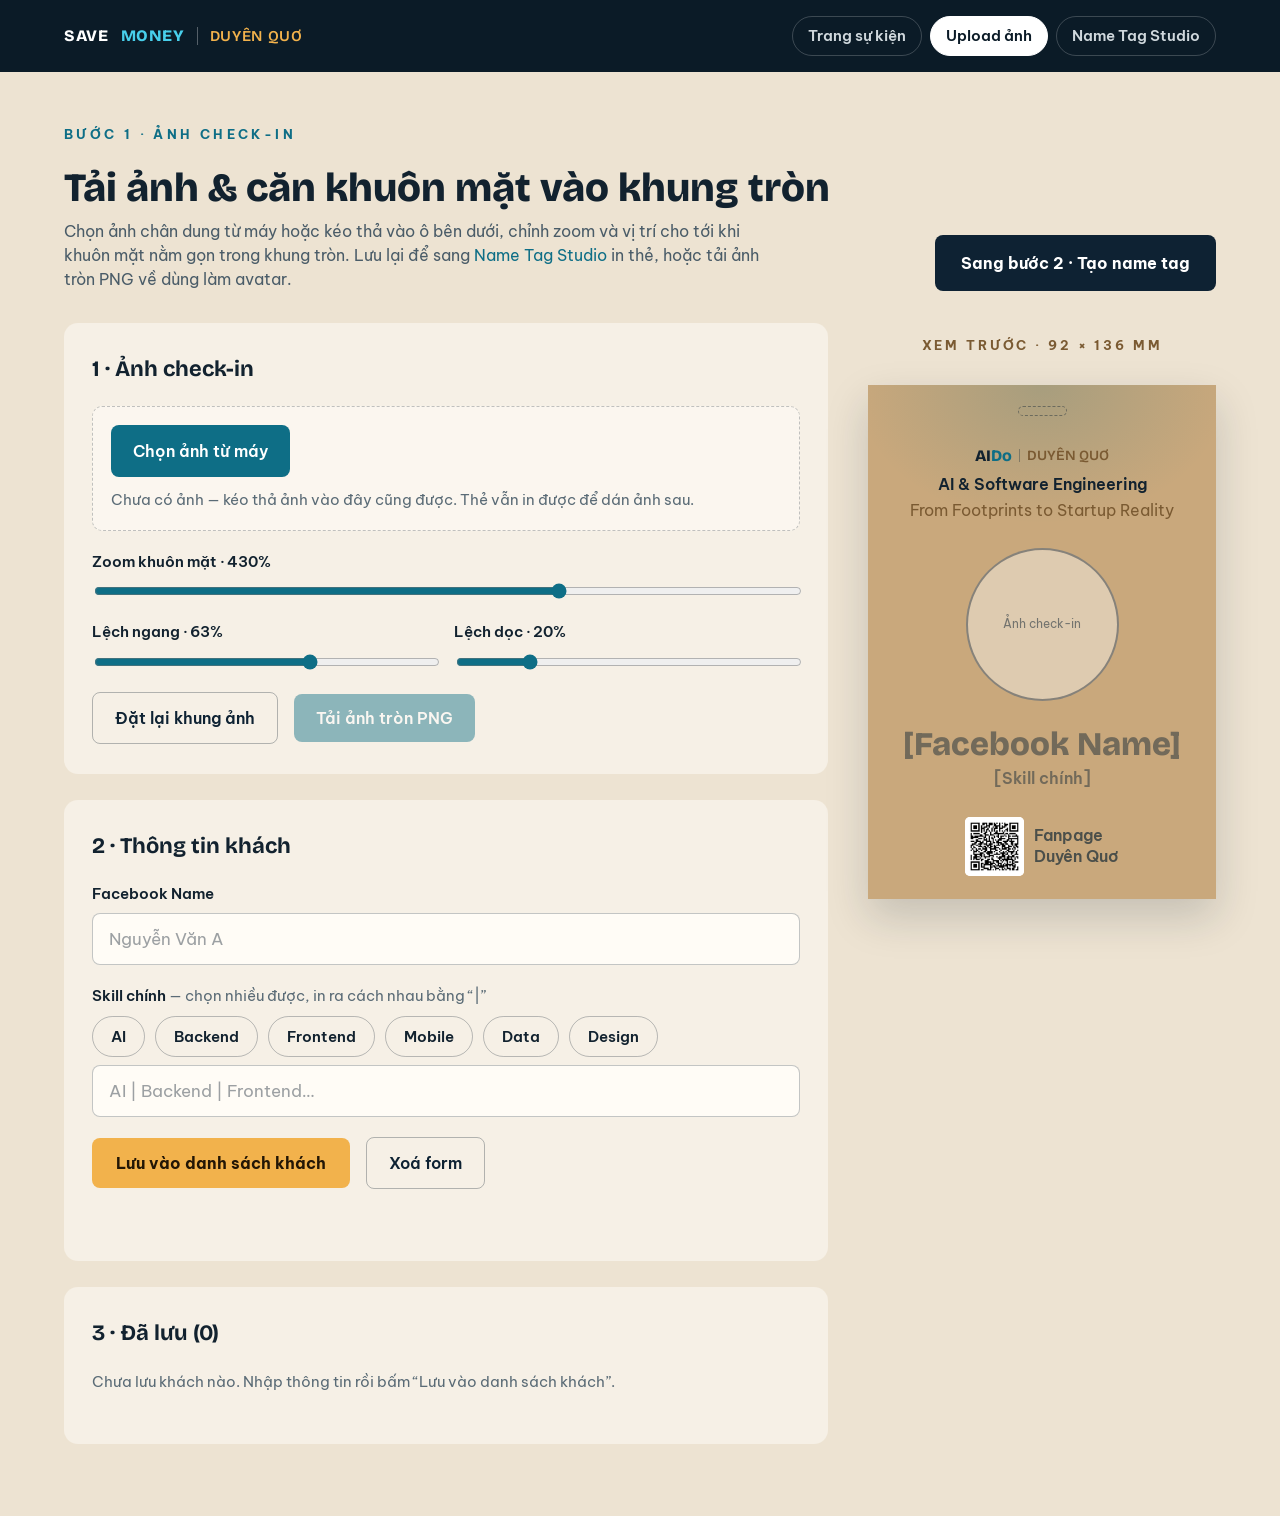
==== checkin.html @ bea31524 "Them 2 trang cong cu: upload anh check-in va Name Tag Studio Dung lai thiet ke "Nametag Studio.dc.ht" ====
<!DOCTYPE html>
<html lang="vi">
<head>
<meta charset="utf-8">
<meta name="viewport" content="width=device-width, initial-scale=1">
<title>Upload ảnh check-in | AI &amp; Software Engineering — SaveMoney × Duyên Quơ</title>
<meta name="description" content="Tải ảnh check-in, căn khuôn mặt vào khung tròn và lưu thông tin khách mời cho buổi talkshow AI &amp; Software Engineering tại Duyên Quơ.">
<meta name="theme-color" content="#0B1B27">
<meta name="robots" content="noindex">

<link rel="icon" href="data:image/svg+xml,%3Csvg xmlns='http://www.w3.org/2000/svg' viewBox='0 0 64 64'%3E%3Crect width='64' height='64' rx='14' fill='%230B1B27'/%3E%3Ctext x='32' y='43' font-family='Georgia,serif' font-size='30' font-weight='700' fill='%2348CFEB' text-anchor='middle'%3EAI%3C/text%3E%3C/svg%3E">

<link rel="preconnect" href="https://fonts.googleapis.com">
<link rel="preconnect" href="https://fonts.gstatic.com" crossorigin>
<link href="https://fonts.googleapis.com/css2?family=Bricolage+Grotesque:opsz,wght@12..96,400;12..96,600;12..96,800&family=Be+Vietnam+Pro:wght@300;400;500;600;700&display=swap" rel="stylesheet">
<link rel="stylesheet" href="assets/css/studio.css">
</head>
<body>
<a class="skip-link" href="#main">Bỏ qua điều hướng, tới nội dung chính</a>

<header class="studio-bar no-print">
  <a class="studio-bar__brand" href="index.html">
    SAVE<span class="studio-bar__accent">MONEY</span>
    <span class="studio-bar__rule" aria-hidden="true"></span>
    <span class="studio-bar__venue">DUYÊN QUƠ</span>
  </a>
  <nav class="studio-bar__nav" aria-label="Công cụ sự kiện">
    <a href="index.html">Trang sự kiện</a>
    <a href="checkin.html" aria-current="page">Upload ảnh</a>
    <a href="nametag.html">Name Tag Studio</a>
  </nav>
</header>

<main class="page" id="main">

  <div class="page-head">
    <div class="page-head__text">
      <p class="eyebrow">Bước 1 · Ảnh check-in</p>
      <h1 class="page-title">Tải ảnh &amp; căn khuôn mặt vào khung tròn</h1>
      <p class="page-lede">Chọn ảnh chân dung từ máy hoặc kéo thả vào ô bên dưới, chỉnh zoom và vị trí cho tới khi khuôn mặt nằm gọn trong khung tròn. Lưu lại để sang <a href="nametag.html">Name Tag Studio</a> in thẻ, hoặc tải ảnh tròn PNG về dùng làm avatar.</p>
    </div>
    <div class="row">
      <a class="btn btn--ink" href="nametag.html">Sang bước 2 · Tạo name tag</a>
    </div>
  </div>

  <div class="workbench">
    <div class="workbench__controls">

      <!-- ── 1. Ảnh ─────────────────────────────────────── -->
      <section class="panel" aria-labelledby="p-photo">
        <h2 class="panel__title" id="p-photo">1 · Ảnh check-in</h2>

        <div class="dropzone" id="dropzone">
          <div class="row">
            <label class="file-btn">Chọn ảnh từ máy
              <input type="file" accept="image/*" id="photo-input">
            </label>
            <button class="btn btn--link" type="button" id="photo-clear" hidden>Gỡ ảnh</button>
          </div>
          <p class="note" id="photo-label">Chưa có ảnh — kéo thả ảnh vào đây cũng được. Thẻ vẫn in được để dán ảnh sau.</p>
        </div>

        <div class="field">
          <label class="field__label" for="zoom">Zoom khuôn mặt · <span id="zoom-label">430%</span></label>
          <input class="slider" type="range" id="zoom" min="100" max="600" step="10" value="430">
        </div>

        <div class="field-grid">
          <div class="field">
            <label class="field__label" for="posx">Lệch ngang · <span id="posx-label">63%</span></label>
            <input class="slider" type="range" id="posx" min="0" max="100" step="1" value="63">
          </div>
          <div class="field">
            <label class="field__label" for="posy">Lệch dọc · <span id="posy-label">20%</span></label>
            <input class="slider" type="range" id="posy" min="0" max="100" step="1" value="20">
          </div>
        </div>

        <div class="row">
          <button class="btn btn--ghost" type="button" id="photo-reset">Đặt lại khung ảnh</button>
          <button class="btn btn--teal" type="button" id="photo-download" disabled>Tải ảnh tròn PNG</button>
        </div>
      </section>

      <!-- ── 2. Thông tin ───────────────────────────────── -->
      <section class="panel" aria-labelledby="p-info">
        <h2 class="panel__title" id="p-info">2 · Thông tin khách</h2>

        <div class="field">
          <label class="field__label" for="name">Facebook Name</label>
          <input class="field__input" type="text" id="name" placeholder="Nguyễn Văn A" autocomplete="name" maxlength="40">
        </div>

        <div class="field">
          <span class="field__label" id="skill-label">Skill chính <span class="field__hint">— chọn nhiều được, in ra cách nhau bằng “|”</span></span>
          <div class="chips" id="skill-chips" role="group" aria-labelledby="skill-label"></div>
          <input class="field__input" type="text" id="skill" placeholder="AI | Backend | Frontend…" maxlength="60">
        </div>

        <div class="row">
          <button class="btn btn--amber" type="button" id="save-guest">Lưu vào danh sách khách</button>
          <button class="btn btn--ghost" type="button" id="reset-form">Xoá form</button>
        </div>
        <p class="status" id="status" role="status" aria-live="polite"></p>
      </section>

      <!-- ── 3. Danh sách ───────────────────────────────── -->
      <section class="panel" aria-labelledby="p-list">
        <div class="panel__head">
          <h2 class="panel__title" id="p-list">3 · Đã lưu (<span id="guest-count">0</span>)</h2>
          <button class="btn btn--link" type="button" id="clear-guests">Xoá hết</button>
        </div>
        <p class="panel__hint" id="list-hint"></p>
        <ul class="queue" id="guest-list"></ul>
      </section>
    </div>

    <div class="workbench__preview">
      <p class="preview-label">Xem trước · 92 × 136 mm</p>
      <div id="preview"></div>
    </div>
  </div>
</main>

<script src="assets/js/tag-card.js"></script>
<script src="assets/js/checkin.js"></script>
</body>
</html>
---- assets/css/studio.css ----
/* ============================================================
   studio.css — shared shell for the two event sub-pages
   (checkin.html · nametag.html)

   Tokens mirror assets/css/styles.css so the tools sit inside the
   same visual system as the landing page. Kept in a separate file
   because the landing sheet is 860 lines the tools never touch.
   ============================================================ */

:root{
  --ink:          #12222F;
  --navy:         #0B1B27;
  --navy-mid:     #0E2233;
  --sand:         #F6F0E6;
  --clay:         #EDE3D2;
  --cream:        #FFFCF6;

  --cyan-deep:    #0E6E86;
  --cyan-dark:    #0B4A5C;
  --amber:        #F2B24C;
  --amber-ink:    #231605;
  --brown:        #7A5A32;
  --rust:         #8A3A2A;

  --muted:        #5A6B76;
  --muted-2:      #4A5C68;
  --line-field:   rgba(18, 34, 47, 0.25);

  --font-display: 'Bricolage Grotesque', 'Segoe UI', sans-serif;
  --font-body:    'Be Vietnam Pro', 'Segoe UI', sans-serif;

  --radius:       14px;
}

*, *::before, *::after { box-sizing: border-box; }

/* .btn sets display, which would otherwise beat the UA [hidden] rule and
   leave JS-hidden buttons on screen. */
[hidden] { display: none !important; }

html { -webkit-text-size-adjust: 100%; }

body{
  margin: 0;
  background: var(--clay);
  font-family: var(--font-body);
  color: var(--ink);
  font-size: 16px;
  line-height: 1.5;
  -webkit-font-smoothing: antialiased;
}

a { color: var(--cyan-deep); text-decoration: none; }
a:hover { color: var(--navy); }

input, select, button, textarea { font-family: inherit; font-size: inherit; color: inherit; }

img { max-width: 100%; }

.skip-link{
  position: absolute; left: -9999px; top: 0; z-index: 99;
  background: var(--navy); color: #fff; padding: 12px 18px; border-radius: 0 0 8px 0;
}
.skip-link:focus { left: 0; color: #fff; }

:where(a, button, input, select, textarea, label[role="button"]):focus-visible{
  outline: 3px solid var(--cyan-deep);
  outline-offset: 2px;
}

/* ── Page chrome ─────────────────────────────────────────── */

.studio-bar{
  display: flex; flex-wrap: wrap; align-items: center; gap: 14px 22px;
  padding: 16px 5vw;
  background: var(--navy);
  color: rgba(240, 247, 250, 0.86);
}
.studio-bar__brand{
  display: inline-flex; align-items: center; gap: 12px;
  font-family: var(--font-display); font-weight: 800; letter-spacing: .04em;
  color: #fff;
}
.studio-bar__brand:hover { color: #fff; }
.studio-bar__accent { color: #48CFEB; }
.studio-bar__rule { width: 1px; height: 18px; background: rgba(255,255,255,.3); }
.studio-bar__venue { font-family: var(--font-display); font-weight: 600; font-size: 15px; color: var(--amber); }
.studio-bar__nav { display: flex; flex-wrap: wrap; gap: 8px; margin-left: auto; }
.studio-bar__nav a{
  padding: 8px 15px; border-radius: 100px; font-size: 14.5px; font-weight: 600;
  color: rgba(240, 247, 250, 0.86); border: 1px solid rgba(255,255,255,.2);
}
.studio-bar__nav a:hover { color: #fff; border-color: rgba(255,255,255,.5); }
.studio-bar__nav a[aria-current="page"]{
  background: #fff; color: var(--navy); border-color: #fff;
}

.page{
  min-height: 100vh;
  padding: 40px 5vw 72px;
  display: flex; flex-direction: column; gap: 32px;
}

.page-head{
  display: flex; flex-wrap: wrap; align-items: flex-end; justify-content: space-between;
  gap: 24px;
}
.page-head__text { display: flex; flex-direction: column; gap: 10px; }
.eyebrow{
  font-size: 13px; letter-spacing: .26em; text-transform: uppercase;
  color: var(--cyan-deep); font-weight: 700;
}
.page-title{
  margin: 0;
  font-family: var(--font-display); font-weight: 800;
  font-size: clamp(28px, 4.4vw, 40px); line-height: 1.05;
}
.page-lede { margin: 0; font-size: 16px; color: var(--muted-2); max-width: 64ch; }

/* ── Two-column workbench ───────────────────────────────── */

.workbench{
  display: grid;
  grid-template-columns: minmax(0, 1fr) auto;
  gap: 40px;
  align-items: start;
}
.workbench__controls { display: flex; flex-direction: column; gap: 26px; min-width: 0; }
.workbench__preview{
  display: flex; flex-direction: column; gap: 16px; align-items: center;
  position: sticky; top: 24px;
}
.preview-label{
  font-size: 13px; letter-spacing: .22em; text-transform: uppercase;
  color: var(--brown); font-weight: 700;
}
/* The tag is a fixed 348u box. On phones that is wider than the gutter
   allows, so the on-screen preview shrinks its unit to fit; print sets
   its own --u and is unaffected. */
.workbench__preview .tag { --u: min(1px, calc((100vw - 44px) / 348)); }

@media (max-width: 980px){
  .workbench { grid-template-columns: minmax(0, 1fr); }
  .workbench__preview { position: static; order: -1; }
}

/* ── Panels ─────────────────────────────────────────────── */

.panel{
  background: var(--sand);
  border-radius: var(--radius);
  padding: 30px 28px;
  display: flex; flex-direction: column; gap: 20px;
}
.panel__title{
  margin: 0;
  font-family: var(--font-display); font-weight: 700; font-size: 22px;
}
.panel__head{
  display: flex; align-items: baseline; justify-content: space-between; gap: 20px;
}
.panel__hint { margin: 0; font-size: 15px; line-height: 1.6; color: var(--muted); }

.field { display: flex; flex-direction: column; gap: 8px; }
.field__label { font-size: 15px; font-weight: 600; }
.field__hint { font-weight: 400; color: var(--muted); }
.field__input{
  border: 1px solid var(--line-field); border-radius: 8px;
  padding: 14px 16px; font-size: 17px;
  background: var(--cream); color: var(--ink);
}
.field__input::placeholder { color: rgba(18, 34, 47, .42); }

.field-grid { display: grid; grid-template-columns: 1fr 1fr; gap: 16px; }
@media (max-width: 560px){ .field-grid { grid-template-columns: 1fr; } }

.slider { width: 100%; accent-color: var(--cyan-deep); }

.row { display: flex; flex-wrap: wrap; gap: 16px; align-items: center; }

.dropzone{
  display: flex; flex-direction: column; gap: 12px;
  border: 1.5px dashed var(--line-field); border-radius: 10px;
  padding: 18px;
  background: rgba(255, 252, 246, .55);
  transition: border-color .15s ease, background-color .15s ease;
}
.dropzone.is-over { border-color: var(--cyan-deep); background: rgba(14, 110, 134, .1); }

/* ── Buttons ────────────────────────────────────────────── */

/* inline-block, not flex: these labels contain inline <span> counters and a
   flex gap would open a visible hole mid-sentence. */
.btn{
  border: none; border-radius: 8px;
  padding: 15px 24px; font-size: 16px; font-weight: 700;
  cursor: pointer; display: inline-block; text-align: center;
}
.btn:disabled { opacity: .45; cursor: not-allowed; }
.btn--ink   { background: var(--navy-mid); color: #fff; padding: 16px 26px; }
.btn--ink:hover:not(:disabled) { background: var(--navy); }
.btn--teal  { background: var(--cyan-deep); color: #fff; font-weight: 600; padding: 14px 22px; }
.btn--teal:hover:not(:disabled) { background: var(--cyan-dark); }
.btn--amber { background: var(--amber); color: var(--amber-ink); }
.btn--amber:hover:not(:disabled) { background: #E9A538; }
.btn--ghost{
  background: transparent; color: var(--navy-mid);
  border: 1px solid rgba(18, 34, 47, .3); font-weight: 600; padding: 15px 22px;
}
.btn--ghost:hover:not(:disabled) { border-color: var(--navy-mid); }
.btn--link{
  background: transparent; border: none; padding: 0;
  color: var(--rust); font-size: 15px; font-weight: 600; cursor: pointer;
}
.btn--link:hover:not(:disabled) { text-decoration: underline; }

.file-btn{
  background: var(--cyan-deep); color: #fff; border-radius: 8px;
  padding: 14px 22px; font-size: 16px; font-weight: 600; cursor: pointer;
  display: inline-block;
}
.file-btn:hover { background: var(--cyan-dark); }
.file-btn input { position: absolute; width: 1px; height: 1px; opacity: 0; }

.chips { display: flex; flex-wrap: wrap; gap: 10px; }
.chip{
  border: 1px solid rgba(18, 34, 47, .28); border-radius: 100px;
  padding: 10px 18px; font-size: 15px; font-weight: 600;
  background: transparent; color: var(--ink); cursor: pointer;
}
.chip[aria-pressed="true"] { background: var(--navy-mid); color: #fff; border-color: var(--navy-mid); }

.note { font-size: 15px; color: var(--muted); margin: 0; }

.status { margin: 0; font-size: 15px; font-weight: 600; min-height: 1.5em; color: var(--cyan-dark); }
.status--warn { color: var(--rust); }

/* ── Sheet queue list ───────────────────────────────────── */

.queue { display: flex; flex-wrap: wrap; gap: 10px; list-style: none; margin: 0; padding: 0; }
.queue__item{
  display: flex; align-items: center; gap: 10px;
  background: #fff; border-radius: 100px;
  padding: 9px 8px 9px 16px; font-size: 15px;
}
.queue__remove{
  border: none; background: rgba(18, 34, 47, .08); border-radius: 50%;
  width: 24px; height: 24px; cursor: pointer; color: var(--ink);
  font-size: 14px; line-height: 1; padding: 0;
}
.queue__remove:hover { background: rgba(18, 34, 47, .18); }

/* ============================================================
   The name tag itself — one component, two pages.

   Every dimension is a multiple of --u so the same markup renders
   at 348 x 514 CSS px on screen and at exactly 92 x 136 mm on
   paper; only --u changes between the two.
   ============================================================ */

/* Browsers drop background colours and background-images from printouts
   unless the user ticks "Background graphics". The tag's sand backdrop and
   the check-in photo are both backgrounds, so force them on — otherwise the
   sheet prints as bare text on white. Inherited, hence the descendants too. */
.tag, .tag *{
  -webkit-print-color-adjust: exact;
          print-color-adjust: exact;
}

.tag{
  --u: 1px;
  position: relative; overflow: hidden;
  width:  calc(var(--u) * 348);
  height: calc(var(--u) * 514);
  background: #C9A87C;
  color: #2A2118;
  box-shadow: 0 18px 40px rgba(18, 34, 47, .18);
  padding: calc(var(--u) * 21) calc(var(--u) * 21) calc(var(--u) * 23);
  display: flex; flex-direction: column; align-items: center;
  justify-content: space-between; text-align: center;
}
.tag__glow{
  position: absolute; inset: 0;
  background: radial-gradient(90% 45% at 50% 0%, rgba(14, 110, 134, .18) 0%, rgba(14, 110, 134, 0) 60%);
}
.tag__punch{
  position: relative;
  width: calc(var(--u) * 49); height: calc(var(--u) * 10);
  border: 1.5px dashed rgba(27, 44, 56, .45);
  border-radius: 100px;
}
.tag__head{
  position: relative;
  display: flex; flex-direction: column; align-items: center;
  gap: calc(var(--u) * 6);
}
.tag__logo { display: flex; align-items: center; gap: calc(var(--u) * 7); }
.tag__logo-a{
  font-family: var(--font-display); font-weight: 800;
  font-size: calc(var(--u) * 16); color: #12222F;
}
.tag__logo-a span { color: #0E6E86; }
.tag__logo-rule { width: 1px; height: calc(var(--u) * 13); background: rgba(27, 44, 56, .35); }
.tag__logo-b{
  font-family: var(--font-display); font-weight: 600;
  font-size: calc(var(--u) * 14); color: #7A5A32;
}
.tag__t1 { font-size: calc(var(--u) * 16); line-height: 1.25; font-weight: 600; color: #12222F; }
.tag__t2 { font-size: calc(var(--u) * 16); line-height: 1.25; color: #7A5A32; }
.tag__photo{
  position: relative;
  width: calc(var(--u) * 153); height: calc(var(--u) * 153);
  border-radius: 50%;
  border: 2px solid rgba(27, 44, 56, .45);
  display: flex; align-items: center; justify-content: center;
  font-size: calc(var(--u) * 12); color: rgba(27, 44, 56, .55);
  background: rgba(255, 255, 255, .4);
  background-repeat: no-repeat;
}
.tag__photo--filled { background-color: transparent; color: transparent; }
.tag__txt{
  position: relative;
  display: flex; flex-direction: column; gap: calc(var(--u) * 6);
  width: 100%;
}
.tag__name{
  font-family: var(--font-display); font-weight: 800;
  font-size: calc(var(--u) * 33); line-height: 1.02; color: #12222F;
  overflow-wrap: break-word;
}
.tag__name--long { font-size: calc(var(--u) * 25); }
.tag__skill{
  font-size: calc(var(--u) * 16); line-height: 1.3;
  color: #0E6E86; font-weight: 600;
  overflow-wrap: break-word;
}
/* Several skills joined by "|" outgrow one line at full size. */
.tag__skill--long { font-size: calc(var(--u) * 13); }
.tag__qr{
  position: relative;
  display: flex; align-items: center; gap: calc(var(--u) * 10);
}
.tag__qr-slot{
  position: relative;
  width: calc(var(--u) * 59); height: calc(var(--u) * 59);
  background: #fff; border-radius: calc(var(--u) * 5);
  display: flex; align-items: center; justify-content: center;
}
/* Shows through only while assets/img/qr-fanpage.png is absent. */
.tag__qr-slot span{
  font-size: calc(var(--u) * 13); font-weight: 700; letter-spacing: .1em;
  color: rgba(27, 44, 56, .35);
  border: 1px dashed rgba(27, 44, 56, .3);
  border-radius: calc(var(--u) * 3);
  padding: calc(var(--u) * 6) calc(var(--u) * 8);
}
/* Opaque and covering the whole slot, so a loaded QR hides the placeholder
   with no JS involved. Stays an <img> rather than a background-image because
   browsers drop background graphics from printouts by default. */
.tag__qr-slot img{
  position: absolute; inset: 0;
  width: 100%; height: 100%;
  background: #fff;
  border-radius: calc(var(--u) * 5);
  padding: calc(var(--u) * 3);
}
.tag__qr-label{
  text-align: left; font-size: calc(var(--u) * 16); line-height: 1.3;
  color: rgba(27, 44, 56, .72); font-weight: 600;
}

/* Placeholder state — no photo picked yet. */
.tag--empty .tag__name, .tag--empty .tag__skill { color: rgba(27, 44, 56, .5); }

/* ── Print: A4 portrait, 4 tags per sheet ───────────────── */

@page { size: A4 portrait; margin: 10mm; }

.print-only { display: none; }

@media print{
  body { background: #fff; }
  .no-print { display: none !important; }
  .page { padding: 0; gap: 0; min-height: 0; }

  .print-only { display: block; }

  .sheet{
    display: grid;
    grid-template-columns: repeat(2, 92mm);
    grid-auto-rows: 136mm;
    gap: 5mm;
    width: 189mm;
  }
  .sheet + .sheet { break-before: page; }

  .sheet .tag{
    --u: calc(92mm / 348);
    box-shadow: none;
    outline: 1px dashed rgba(27, 44, 56, .35);
    outline-offset: -1px;
  }
}
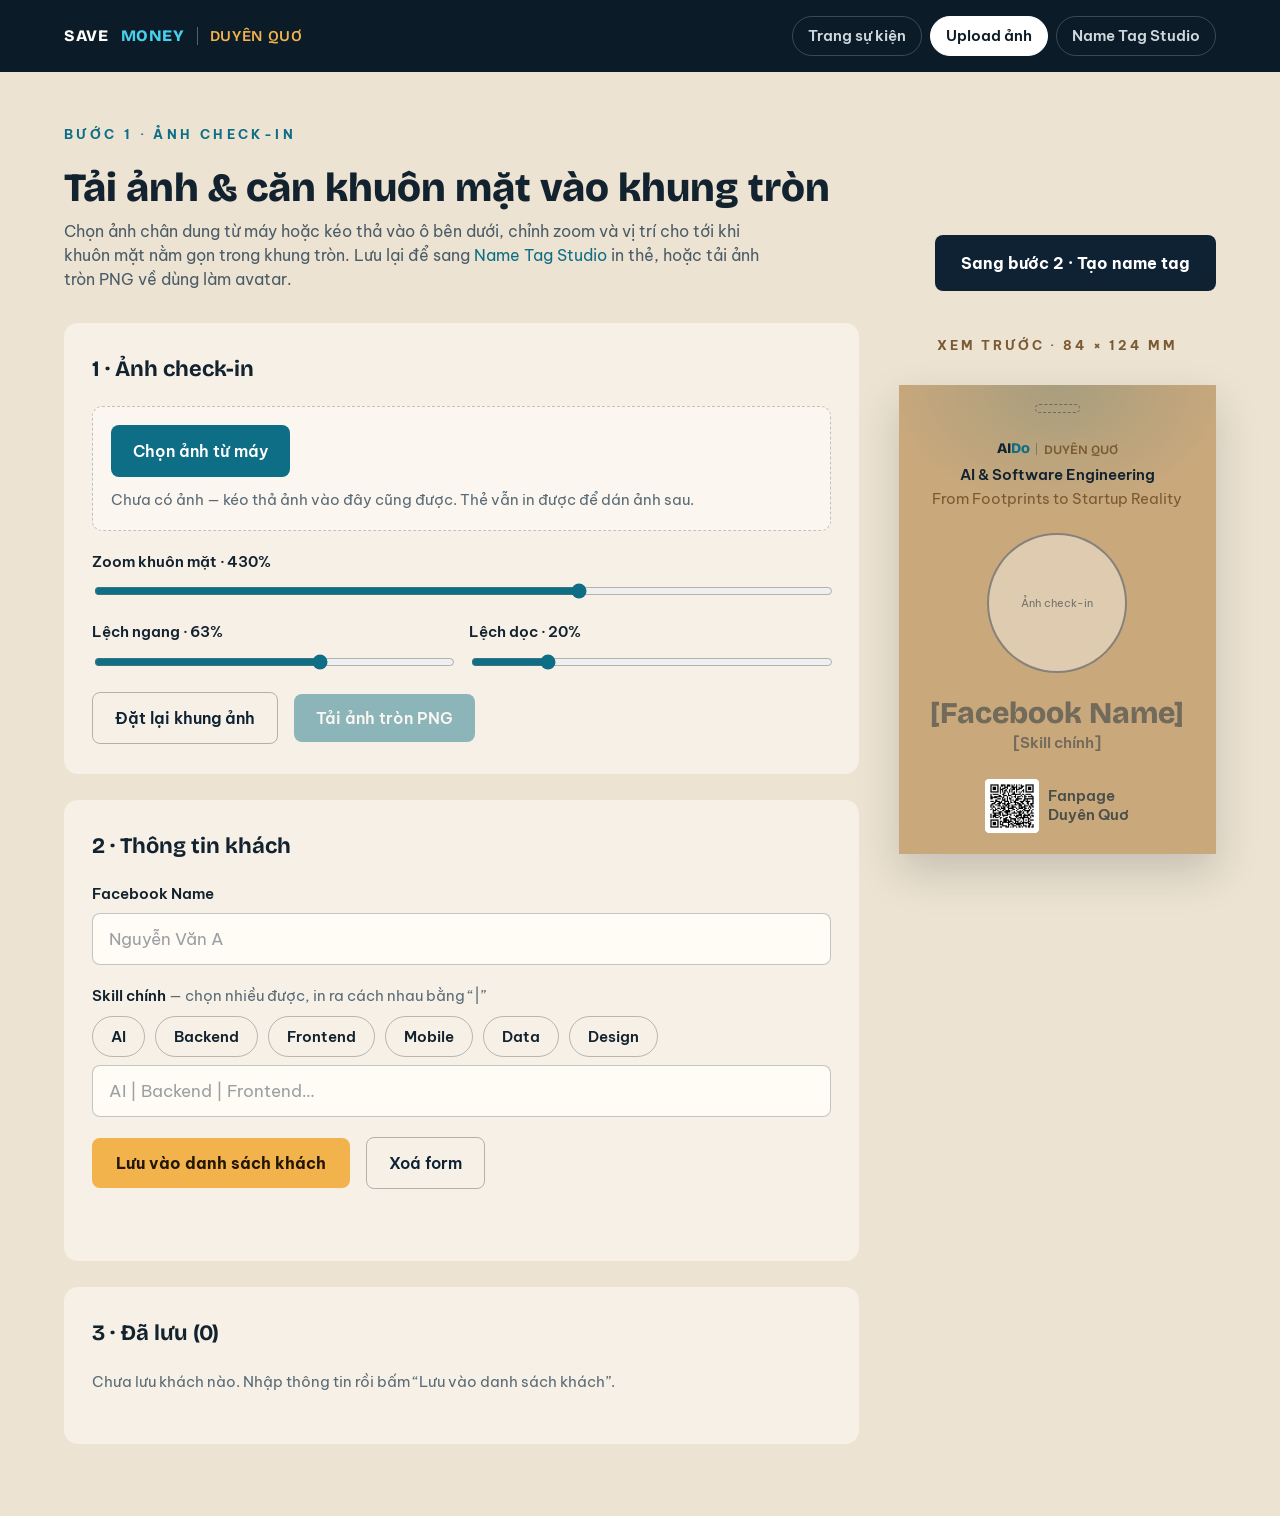
==== commit 0ee93bd8: "Doi kich thuoc the ten ve 84 x 124 mm Kich thuoc gio nam o mot bien duy nhat --tag-width trong :root" ====
--- a/checkin.html
+++ b/checkin.html
@@ -117,7 +117,7 @@
     </div>
 
     <div class="workbench__preview">
-      <p class="preview-label">Xem trước · 92 × 136 mm</p>
+      <p class="preview-label">Xem trước · 84 × 124 mm</p>
       <div id="preview"></div>
     </div>
   </div>
--- a/assets/css/studio.css
+++ b/assets/css/studio.css
@@ -8,6 +8,12 @@
    ============================================================ */
 
 :root{
+  /* Without this, Chrome's "Auto Dark Mode for Web Contents" rewrites the
+     palette on a dark-themed OS: the sand tag turns black, the teal glow
+     blows up, and the navy text stays navy — unreadable, and it bakes
+     straight into the printed PDF. The tag is a light artefact by design. */
+  color-scheme: light;
+
   --ink:          #12222F;
   --navy:         #0B1B27;
   --navy-mid:     #0E2233;
@@ -30,6 +36,17 @@
   --font-body:    'Be Vietnam Pro', 'Segoe UI', sans-serif;
 
   --radius:       14px;
+
+  /* ── Kích thước thẻ tên ──────────────────────────────────
+     The tag is drawn on a 348 x 514 unit grid. Set the printed width here
+     and everything else follows: the height, the print sheet, the preview,
+     and every inner dimension (they are all multiples of --u).
+       84mm / 348 units  ->  514 units = 124.07mm tall
+     ──────────────────────────────────────────────────────── */
+  --tag-cols:   348;
+  --tag-rows:   514;
+  --tag-width:  84mm;
+  --u-print:    calc(var(--tag-width) / var(--tag-cols));
 }
 
 *, *::before, *::after { box-sizing: border-box; }
@@ -134,10 +151,11 @@
   font-size: 13px; letter-spacing: .22em; text-transform: uppercase;
   color: var(--brown); font-weight: 700;
 }
-/* The tag is a fixed 348u box. On phones that is wider than the gutter
-   allows, so the on-screen preview shrinks its unit to fit; print sets
-   its own --u and is unaffected. */
-.workbench__preview .tag { --u: min(1px, calc((100vw - 44px) / 348)); }
+/* The preview renders at true physical size. On phones even that is wider
+   than the gutter allows, so it shrinks its unit to fit. */
+.workbench__preview .tag{
+  --u: min(var(--u-print), calc((100vw - 44px) / var(--tag-cols)));
+}
 
 @media (max-width: 980px){
   .workbench { grid-template-columns: minmax(0, 1fr); }
@@ -170,6 +188,25 @@
   background: var(--cream); color: var(--ink);
 }
 .field__input::placeholder { color: rgba(18, 34, 47, .42); }
+
+.field__input--narrow { max-width: 160px; }
+
+.field__colour{
+  width: 84px; height: 44px; padding: 4px;
+  border: 1px solid var(--line-field); border-radius: 8px;
+  background: var(--cream); cursor: pointer;
+}
+
+.toggle { display: inline-flex; align-items: center; gap: 8px; font-size: 15px; font-weight: 600; cursor: pointer; }
+.toggle input { width: 18px; height: 18px; accent-color: var(--cyan-deep); cursor: pointer; }
+
+code{
+  font-family: ui-monospace, SFMono-Regular, Menlo, Consolas, monospace;
+  font-size: .92em; background: rgba(18, 34, 47, .07);
+  padding: 1px 5px; border-radius: 4px;
+}
+
+#kraft-ink-controls { display: flex; flex-direction: column; gap: 20px; }
 
 .field-grid { display: grid; grid-template-columns: 1fr 1fr; gap: 16px; }
 @media (max-width: 560px){ .field-grid { grid-template-columns: 1fr; } }
@@ -253,9 +290,9 @@
 /* ============================================================
    The name tag itself — one component, two pages.
 
-   Every dimension is a multiple of --u so the same markup renders
-   at 348 x 514 CSS px on screen and at exactly 92 x 136 mm on
-   paper; only --u changes between the two.
+   Every dimension is a multiple of --u, so one markup serves both the
+   screen preview and the printed sheet; only --u changes between them.
+   Its printed value comes from --tag-width at the top of this file.
    ============================================================ */
 
 /* Browsers drop background colours and background-images from printouts
@@ -265,13 +302,15 @@
 .tag, .tag *{
   -webkit-print-color-adjust: exact;
           print-color-adjust: exact;
+  /* Windows High Contrast would otherwise repaint the tag in system colours. */
+  forced-color-adjust: none;
 }
 
 .tag{
-  --u: 1px;
+  --u: var(--u-print);
   position: relative; overflow: hidden;
-  width:  calc(var(--u) * 348);
-  height: calc(var(--u) * 514);
+  width:  calc(var(--u) * var(--tag-cols));
+  height: calc(var(--u) * var(--tag-rows));
   background: #C9A87C;
   color: #2A2118;
   box-shadow: 0 18px 40px rgba(18, 34, 47, .18);
@@ -308,16 +347,24 @@
 .tag__t1 { font-size: calc(var(--u) * 16); line-height: 1.25; font-weight: 600; color: #12222F; }
 .tag__t2 { font-size: calc(var(--u) * 16); line-height: 1.25; color: #7A5A32; }
 .tag__photo{
-  position: relative;
+  position: relative; overflow: hidden;
   width: calc(var(--u) * 153); height: calc(var(--u) * 153);
   border-radius: 50%;
   border: 2px solid rgba(27, 44, 56, .45);
   display: flex; align-items: center; justify-content: center;
+  background: rgba(255, 255, 255, .4);
+}
+.tag__photo--filled { background-color: transparent; }
+/* Own layer so a print filter hits the photo and not the ring around it. */
+.tag__photo-img{
+  position: absolute; inset: 0;
+  background-repeat: no-repeat;
+  filter: var(--photo-filter, none);
+}
+.tag__photo-hint{
+  position: relative;
   font-size: calc(var(--u) * 12); color: rgba(27, 44, 56, .55);
-  background: rgba(255, 255, 255, .4);
-  background-repeat: no-repeat;
-}
-.tag__photo--filled { background-color: transparent; color: transparent; }
+}
 .tag__txt{
   position: relative;
   display: flex; flex-direction: column; gap: calc(var(--u) * 6);
@@ -372,6 +419,80 @@
 /* Placeholder state — no photo picked yet. */
 .tag--empty .tag__name, .tag--empty .tag__skill { color: rgba(27, 44, 56, .5); }
 
+/* ============================================================
+   Print modes.
+
+   Registration is the whole game here: a tag printed in `content` mode has
+   to land exactly on top of the same tag printed earlier in `template`
+   mode. So neither mode removes a single box — every element stays in flow
+   and is hidden with `visibility`, which reserves its space. Using
+   `display:none` would let the flex column re-distribute and the two passes
+   would no longer line up.
+   ============================================================ */
+
+/* Who owns the photo circle: the CONTENT layer, in every workflow. Both
+   phôi modes hide it entirely, so the ring is drawn exactly once and can
+   never double-print slightly off-register. */
+
+/* Phôi giấy trắng: the full artwork, guest area left blank. */
+.sheet--template .tag__photo,
+.sheet--template .tag__name,
+.sheet--template .tag__skill { visibility: hidden; }
+
+/* Phôi giấy kraft: same fixed ink minus every background — the paper is
+   already the colour — leaving the cut border as the only frame. */
+.sheet--kraft .tag{
+  background: transparent;
+  box-shadow: none;
+}
+.sheet--kraft .tag__glow,
+.sheet--kraft .tag__photo,
+.sheet--kraft .tag__name,
+.sheet--kraft .tag__skill { visibility: hidden; }
+
+/* In lên phôi: the variable data plus its own circle, on bare paper. */
+.sheet--content .tag{
+  background: transparent;
+  box-shadow: none;
+}
+.sheet--content .tag__glow,
+.sheet--content .tag__punch,
+.sheet--content .tag__head,
+.sheet--content .tag__qr { visibility: hidden; }
+.sheet--content .tag__photo{
+  background-color: transparent;   /* no white disc on a guest with no photo */
+}
+.sheet--content .tag__photo-hint { visibility: hidden; }
+
+/* ── Bù mực cho giấy kraft ──────────────────────────────────
+   A printer only ever adds ink; it cannot lay down white or lighten the
+   stock. Measured against kraft (#C4A484) the design's two mid-tone inks
+   land at 2.5:1 and 2.7:1 — legible on a backlit screen, mud on paper.
+   This block pushes just those two down to ~5.5:1 and leaves the navy and
+   the QR black alone, since they already clear 6.9:1.
+   ─────────────────────────────────────────────────────────── */
+.is-kraft-ink .tag__logo-b,
+.is-kraft-ink .tag__t2,
+.is-kraft-ink .tag__qr-label { color: #402E17; }
+.is-kraft-ink .tag__logo-a span,
+.is-kraft-ink .tag__skill { color: #0B4A5C; }
+.is-kraft-ink .tag__photo { border-color: rgba(27, 44, 56, .75); }
+/* The glow is a pale wash — invisible on brown, and it only muddies. */
+.is-kraft-ink .tag__glow { display: none; }
+
+/* On screen these modes would otherwise be invisible rectangles. */
+.workbench__preview .sheet--content .tag,
+.workbench__preview .sheet--template .tag,
+.workbench__preview .sheet--kraft .tag{
+  outline: 1px dashed rgba(18, 34, 47, .35);
+  outline-offset: -1px;
+  box-shadow: none;
+}
+/* Preview only — simulates the kraft stock so the ink can be judged
+   against brown paper. Nothing here reaches the printer. */
+.workbench__preview .is-kraft-ink .tag,
+.workbench__preview .sheet--kraft .tag { background: var(--paper, #C4A484); }
+
 /* ── Print: A4 portrait, 4 tags per sheet ───────────────── */
 
 @page { size: A4 portrait; margin: 10mm; }
@@ -385,19 +506,30 @@
 
   .print-only { display: block; }
 
+  /* 84 x 124.07mm tags, 2 x 2 to a sheet: 178 x 256.1mm inside A4's
+     190 x 277mm printable area. Rows are derived from --u rather than
+     hard-coded, so they can never drift from the tag's real height and
+     spill a spurious blank page. */
   .sheet{
+    --u: var(--u-print);
     display: grid;
-    grid-template-columns: repeat(2, 92mm);
-    grid-auto-rows: 136mm;
-    gap: 5mm;
-    width: 189mm;
+    grid-template-columns: repeat(2, calc(var(--u) * var(--tag-cols)));
+    grid-auto-rows: calc(var(--u) * var(--tag-rows));
+    gap: 8mm 10mm;
+    width: max-content;
+    break-inside: avoid;
   }
   .sheet + .sheet { break-before: page; }
 
   .sheet .tag{
-    --u: calc(92mm / 348);
     box-shadow: none;
     outline: 1px dashed rgba(27, 44, 56, .35);
     outline-offset: -1px;
   }
-}
+  /* The cut guide is already on the phôi — don't lay a second one over it. */
+  .sheet--content .tag { outline: none; }
+
+  /* On kraft the cut line is the only frame on the sheet, so it has to
+     read against brown paper rather than sit at artwork-guide weight. */
+  .sheet--kraft .tag { outline-color: rgba(27, 44, 56, .8); }
+}
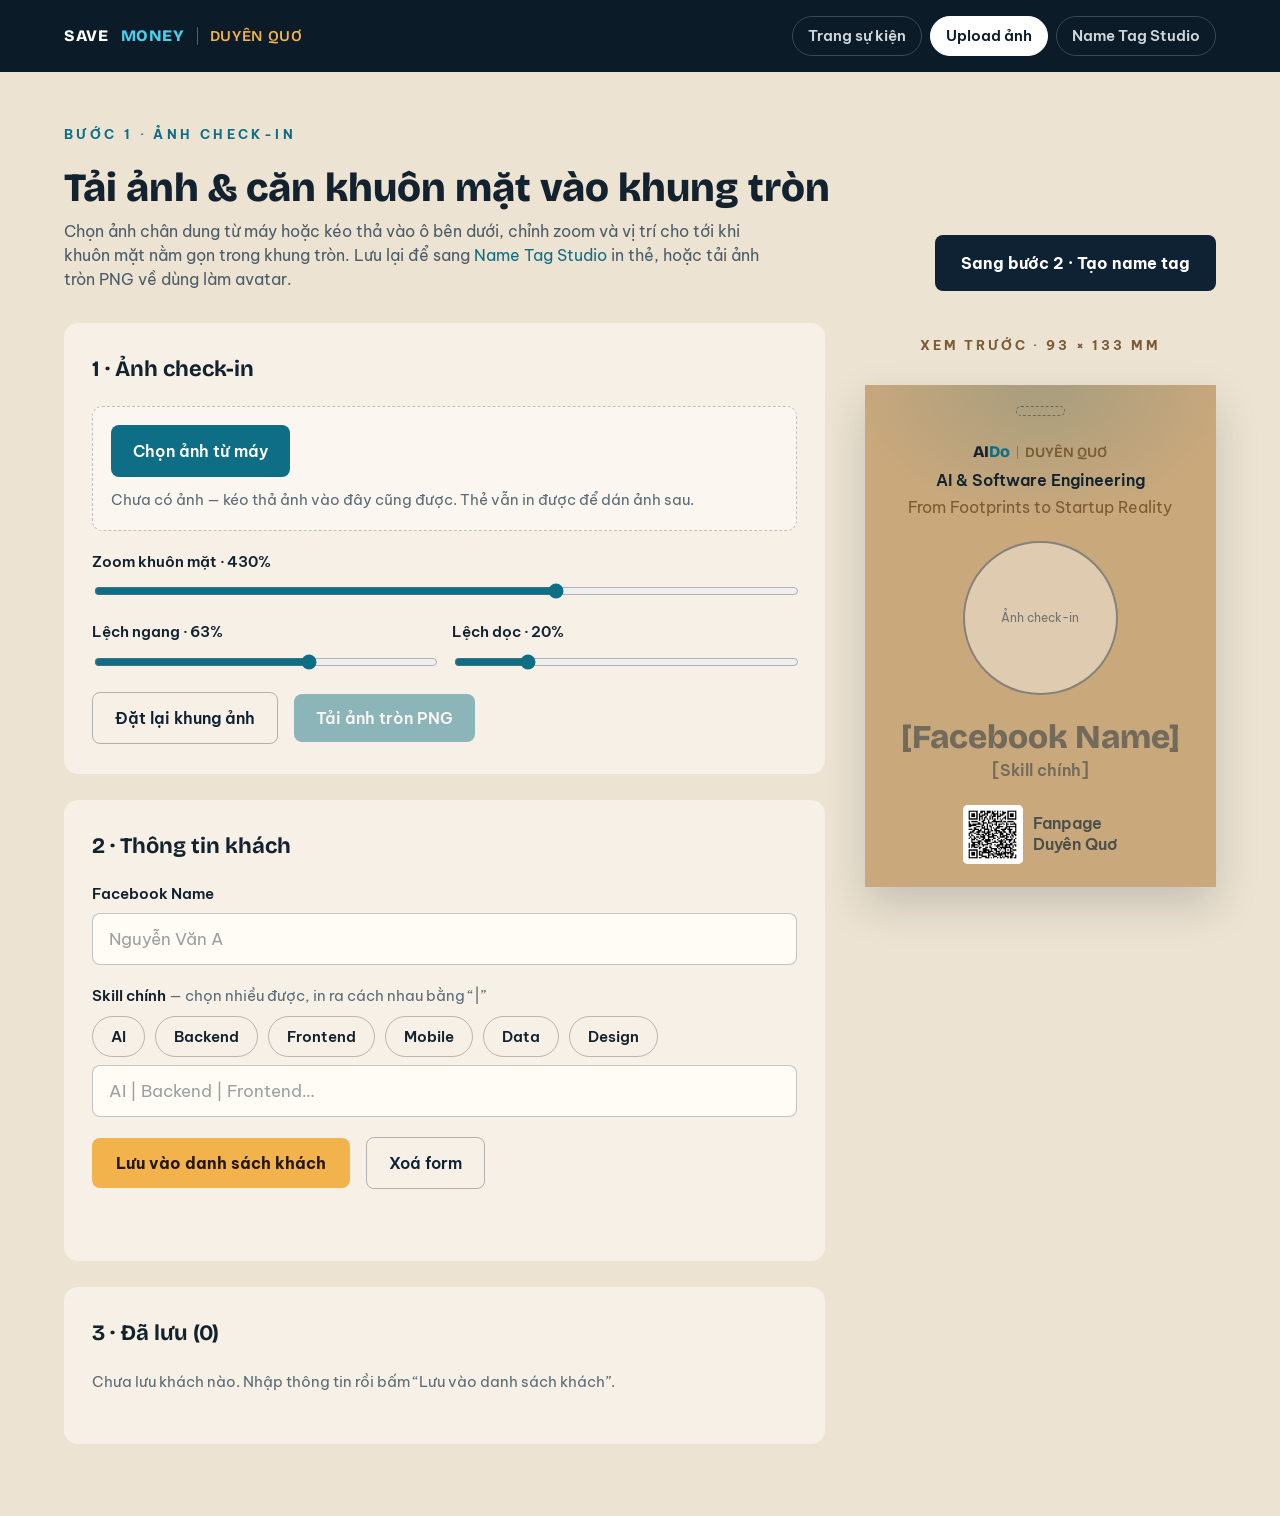
==== commit a6982f51: "Doi kich thuoc the ten len 93 x 133 mm Ti le the doi (93/133 khac 84/124), nen ngoai --tag-width con" ====
--- a/checkin.html
+++ b/checkin.html
@@ -117,7 +117,7 @@
     </div>
 
     <div class="workbench__preview">
-      <p class="preview-label">Xem trước · 84 × 124 mm</p>
+      <p class="preview-label">Xem trước · 93 × 133 mm</p>
       <div id="preview"></div>
     </div>
   </div>
--- a/assets/css/studio.css
+++ b/assets/css/studio.css
@@ -38,15 +38,29 @@
   --radius:       14px;
 
   /* ── Kích thước thẻ tên ──────────────────────────────────
-     The tag is drawn on a 348 x 514 unit grid. Set the printed width here
-     and everything else follows: the height, the print sheet, the preview,
-     and every inner dimension (they are all multiples of --u).
-       84mm / 348 units  ->  514 units = 124.07mm tall
+     The tag is drawn on a --tag-cols x --tag-rows unit grid; every inner
+     dimension is a multiple of --u, so these values drive the printed card,
+     the sheet layout and the preview alike.
+
+       93mm / 348 cols          = 0.267241mm per unit
+       497.677 rows x 0.267241  = 133mm tall
+
+     --tag-rows is what fixes the aspect ratio: cols x height / width,
+     i.e. 348 x 133 / 93. Recompute it if the proportions change.
      ──────────────────────────────────────────────────────── */
   --tag-cols:   348;
-  --tag-rows:   514;
-  --tag-width:  84mm;
+  --tag-rows:   497.677;
+  --tag-width:  93mm;
   --u-print:    calc(var(--tag-width) / var(--tag-cols));
+
+  /* Half of A4's 297mm height — where the finished sheet gets cut in two. */
+  --a5-half:     148.5mm;
+
+  /* 93mm cards leave much less room than 84mm ones: two across plus a 10mm
+     gutter is 196mm of A4's 210mm, and the two rows span 7.75mm to 289.25mm
+     down the page. A 6mm margin clears both, and still stays outside the
+     ~5mm strip most laser printers cannot reach. */
+  --page-margin: 6mm;
 }
 
 *, *::before, *::after { box-sizing: border-box; }
@@ -207,6 +221,12 @@
 }
 
 #kraft-ink-controls { display: flex; flex-direction: column; gap: 20px; }
+
+/* The cut guide across the middle of the A4. Absolute so it never takes a
+   grid cell, and so it still lands at the halfway mark when only the top
+   row of tags is being printed and the sheet box is half height. */
+.sheet { position: relative; }
+.sheet__cut { position: absolute; }
 
 .field-grid { display: grid; grid-template-columns: 1fr 1fr; gap: 16px; }
 @media (max-width: 560px){ .field-grid { grid-template-columns: 1fr; } }
@@ -495,7 +515,7 @@
 
 /* ── Print: A4 portrait, 4 tags per sheet ───────────────── */
 
-@page { size: A4 portrait; margin: 10mm; }
+@page { size: A4 portrait; margin: 6mm; }
 
 .print-only { display: none; }
 
@@ -506,20 +526,49 @@
 
   .print-only { display: block; }
 
-  /* 84 x 124.07mm tags, 2 x 2 to a sheet: 178 x 256.1mm inside A4's
-     190 x 277mm printable area. Rows are derived from --u rather than
-     hard-coded, so they can never drift from the tag's real height and
-     spill a spurious blank page. */
+  /* Each row of tags is centred inside its own half of the A4 rather than
+     stacked from the top margin, so a cut straight across the middle
+     leaves two tidy A5 pieces with the tags well clear of the edge.
+
+       row inset from the half's edge = (148.5 - 133) / 2 = 7.75mm
+       gap between rows               =  148.5 - 133      = 15.5mm
+       sheet height                   =  283.25mm  (A4 printable: 285mm)
+
+     Rows sit at fixed offsets, which is what lets the two halves be
+     printed in separate passes: the sheet goes back into the tray whole
+     and uncut, and a tag printed on the second pass lands exactly where
+     it would have if all four had gone down at once. */
   .sheet{
     --u: var(--u-print);
+    --tag-h: calc(var(--u) * var(--tag-rows));
+    --row-inset: calc((var(--a5-half) - var(--tag-h)) / 2);
+
     display: grid;
     grid-template-columns: repeat(2, calc(var(--u) * var(--tag-cols)));
-    grid-auto-rows: calc(var(--u) * var(--tag-rows));
-    gap: 8mm 10mm;
+    grid-auto-rows: var(--tag-h);
+    column-gap: 10mm;
+    row-gap: calc(var(--a5-half) - var(--tag-h));
+    padding-top: calc(var(--row-inset) - var(--page-margin));
     width: max-content;
+    margin: 0 auto;
     break-inside: avoid;
   }
   .sheet + .sheet { break-before: page; }
+
+  /* Spans the sheet exactly rather than bleeding past it — at a 6mm page
+     margin, overhang would land in the printer's unprintable strip. */
+  .sheet__cut{
+    left: 0; right: 0;
+    top: calc(var(--a5-half) - var(--page-margin));
+    border-top: 1px dashed rgba(27, 44, 56, .55);
+    text-align: center;
+  }
+  .sheet__cut span{
+    position: relative; top: -2.2mm;
+    background: #fff; padding: 0 2mm;
+    font-size: 7pt; letter-spacing: .14em;
+    color: rgba(27, 44, 56, .6);
+  }
 
   .sheet .tag{
     box-shadow: none;
